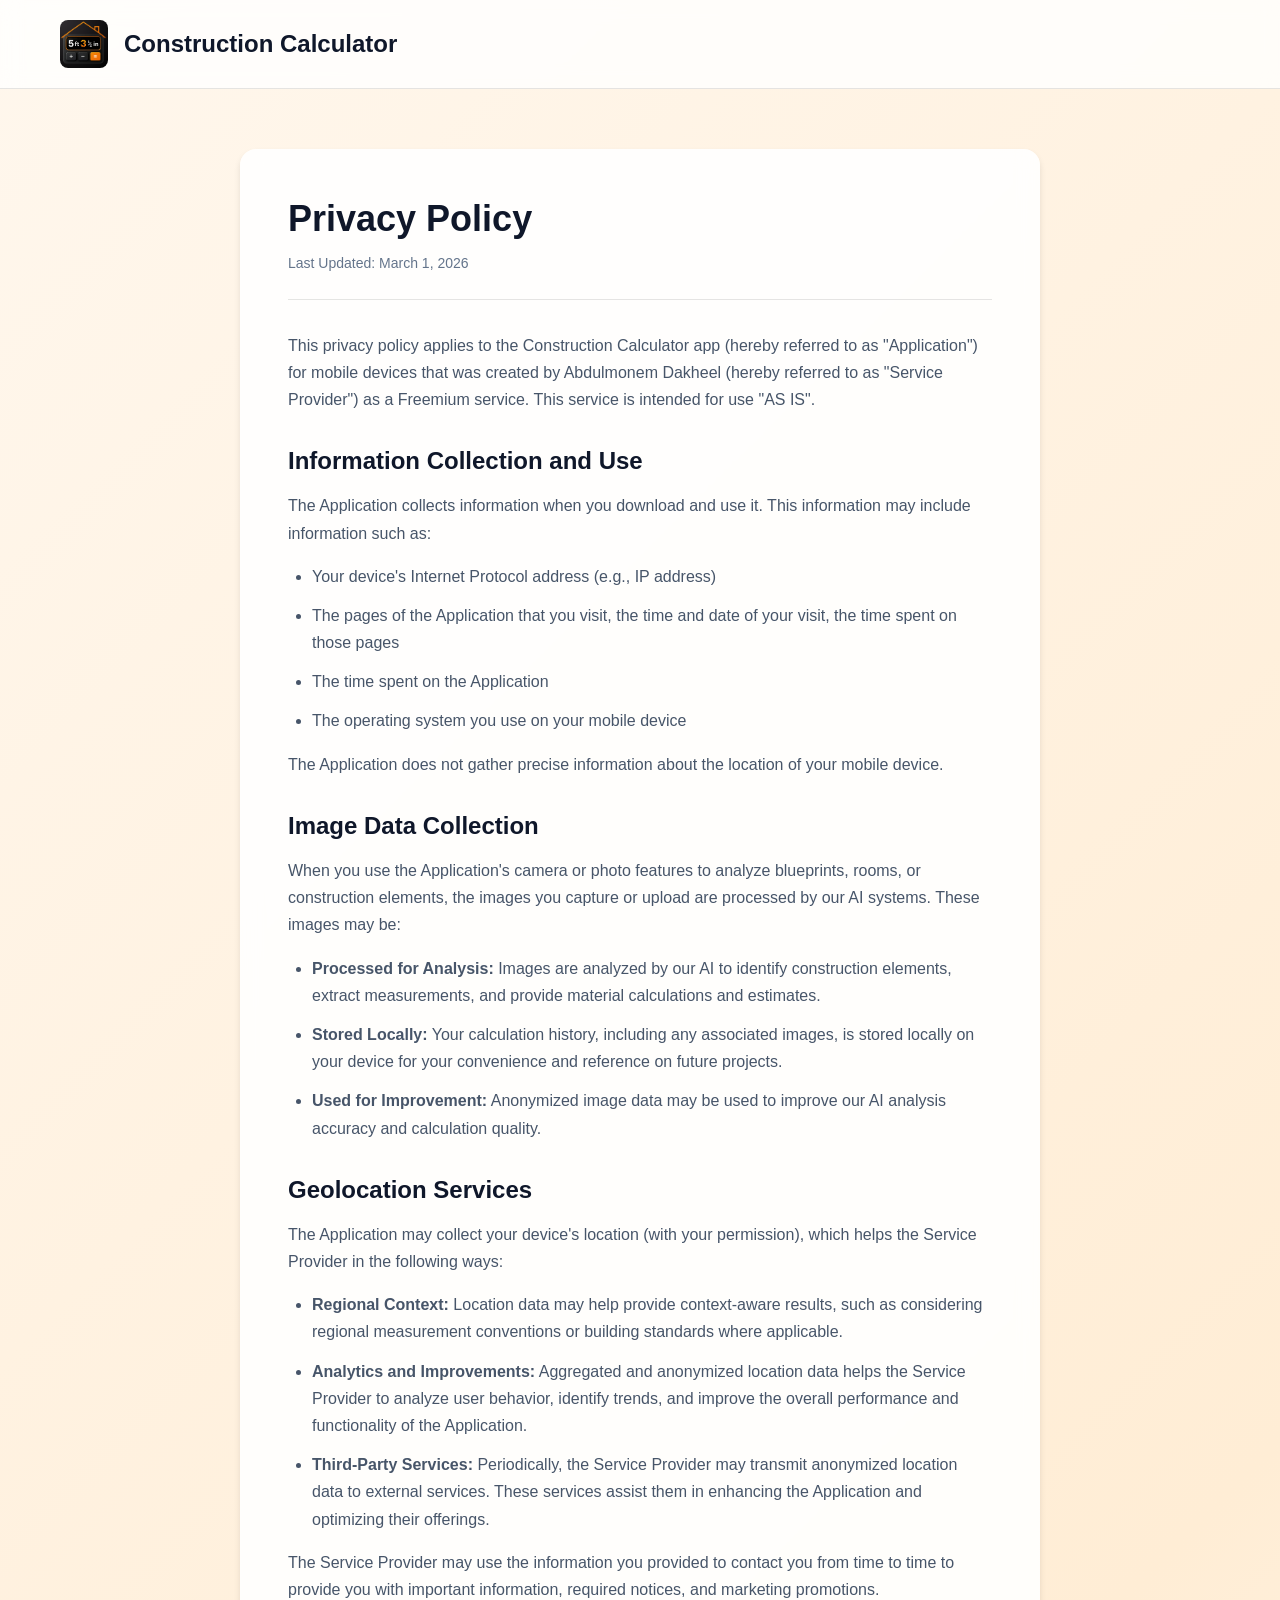
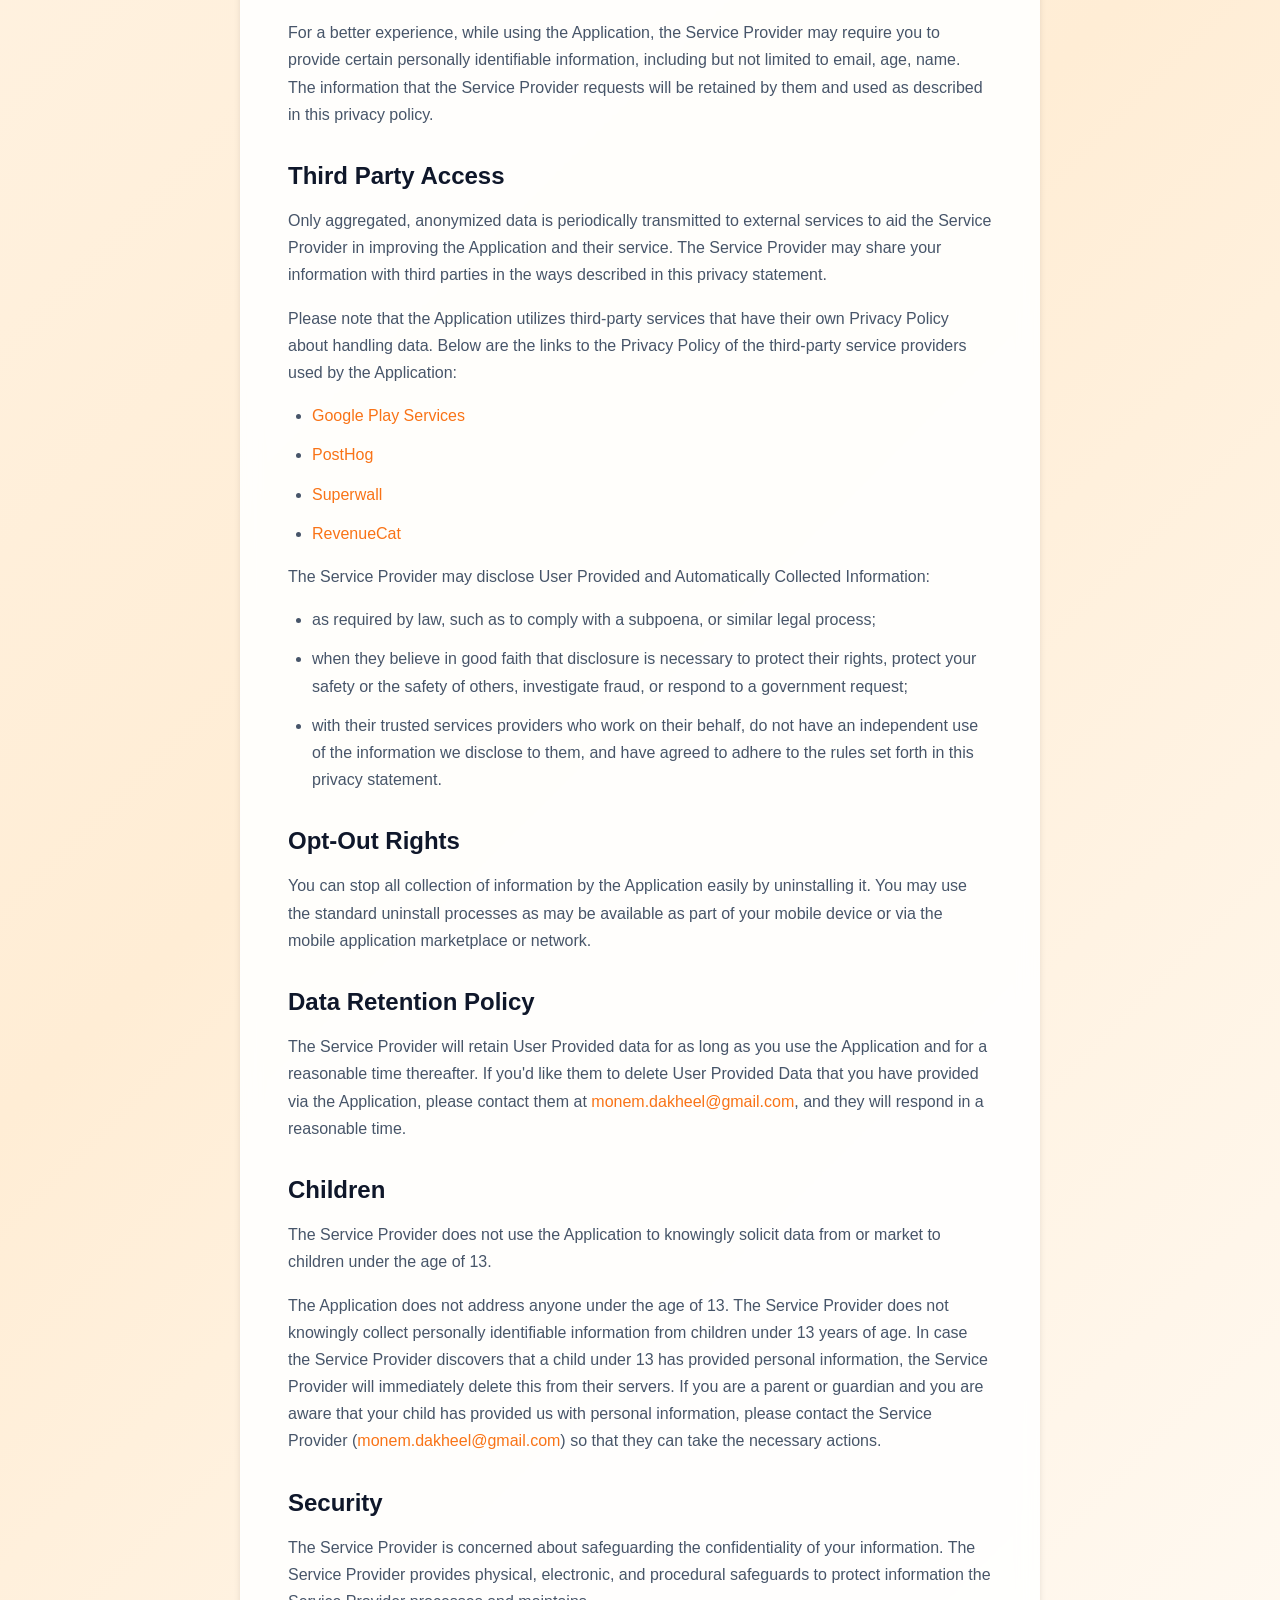
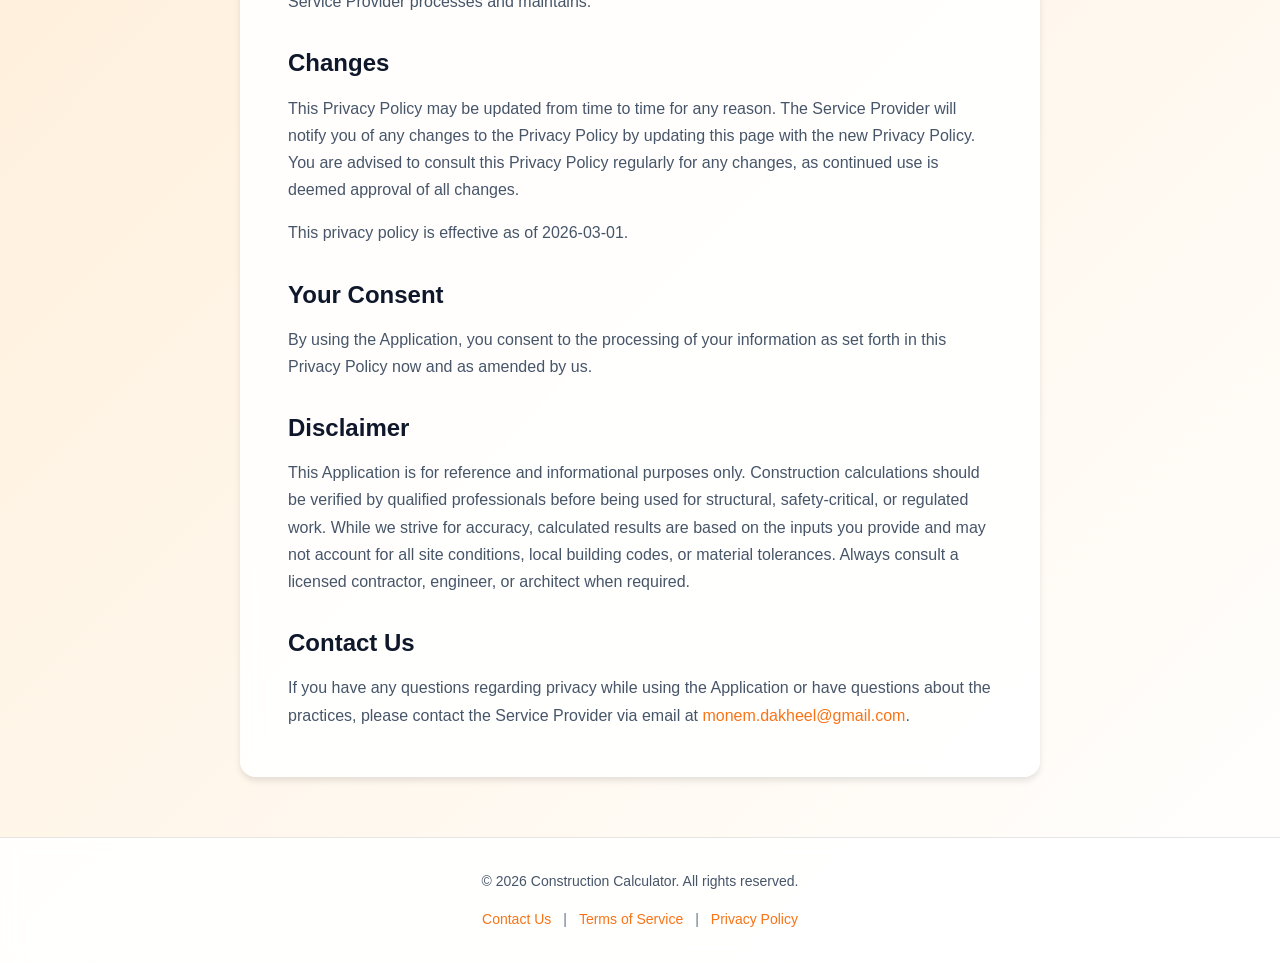
==== privacy.html @ 5d299b6c "Add landing page configuration, styles, and HTML structure - Created `config.js` for app configurati" ====
<!DOCTYPE html>
<html lang="en">
<head>
  <meta charset="UTF-8">
  <meta name="viewport" content="width=device-width, initial-scale=1.0">
  <meta name="description" content="Privacy Policy">
  <meta name="theme-color" content="#F97316">
  <title>Privacy Policy - Construction Calculator</title>
  <link rel="stylesheet" href="index.css">
</head>
<body>
  <header class="header">
    <div class="container">
      <div class="header-content">
        <a href="index.html" class="header-link">
          <img id="logo" src="" alt="App Logo" class="logo">
          <h1 id="app-name" class="app-name">Construction Calculator</h1>
        </a>
      </div>
    </div>
  </header>

  <main class="main">
    <div class="container">
      <article class="legal-content">
        <h1 class="legal-title">Privacy Policy</h1>
        <p class="legal-last-updated">Last Updated: <span id="last-updated">March 1, 2026</span></p>

        <section class="legal-section">
          <p class="legal-text">
            This privacy policy applies to the <span id="app-name-inline">Construction Calculator</span> app (hereby referred to as "Application") 
            for mobile devices that was created by Abdulmonem Dakheel (hereby referred to as "Service Provider") as a Freemium service. 
            This service is intended for use "AS IS".
          </p>
        </section>

        <section class="legal-section">
          <h2 class="legal-heading">Information Collection and Use</h2>
          <p class="legal-text">
            The Application collects information when you download and use it. This information may include information such as:
          </p>
          <ul class="legal-list">
            <li>Your device's Internet Protocol address (e.g., IP address)</li>
            <li>The pages of the Application that you visit, the time and date of your visit, the time spent on those pages</li>
            <li>The time spent on the Application</li>
            <li>The operating system you use on your mobile device</li>
          </ul>
          <p class="legal-text">
            The Application does not gather precise information about the location of your mobile device.
          </p>
        </section>

        <section class="legal-section">
          <h2 class="legal-heading">Image Data Collection</h2>
          <p class="legal-text">
            When you use the Application's camera or photo features to analyze blueprints, rooms, or construction elements, 
            the images you capture or upload are processed by our AI systems. These images may be:
          </p>
          <ul class="legal-list">
            <li><strong>Processed for Analysis:</strong> Images are analyzed by our AI to identify construction elements, extract 
              measurements, and provide material calculations and estimates.</li>
            <li><strong>Stored Locally:</strong> Your calculation history, including any associated images, is stored locally on your 
              device for your convenience and reference on future projects.</li>
            <li><strong>Used for Improvement:</strong> Anonymized image data may be used to improve our AI analysis accuracy and 
              calculation quality.</li>
          </ul>
        </section>

        <section class="legal-section">
          <h2 class="legal-heading">Geolocation Services</h2>
          <p class="legal-text">
            The Application may collect your device's location (with your permission), which helps the Service Provider in the 
            following ways:
          </p>
          <ul class="legal-list">
            <li><strong>Regional Context:</strong> Location data may help provide context-aware results, such as considering regional 
              measurement conventions or building standards where applicable.</li>
            <li><strong>Analytics and Improvements:</strong> Aggregated and anonymized location data helps the Service Provider to 
              analyze user behavior, identify trends, and improve the overall performance and functionality of the Application.</li>
            <li><strong>Third-Party Services:</strong> Periodically, the Service Provider may transmit anonymized location data to 
              external services. These services assist them in enhancing the Application and optimizing their offerings.</li>
          </ul>
          <p class="legal-text">
            The Service Provider may use the information you provided to contact you from time to time to provide you with important 
            information, required notices, and marketing promotions.
          </p>
          <p class="legal-text">
            For a better experience, while using the Application, the Service Provider may require you to provide certain personally 
            identifiable information, including but not limited to email, age, name. The information that the Service Provider requests 
            will be retained by them and used as described in this privacy policy.
          </p>
        </section>

        <section class="legal-section">
          <h2 class="legal-heading">Third Party Access</h2>
          <p class="legal-text">
            Only aggregated, anonymized data is periodically transmitted to external services to aid the Service Provider in improving 
            the Application and their service. The Service Provider may share your information with third parties in the ways described 
            in this privacy statement.
          </p>
          <p class="legal-text">
            Please note that the Application utilizes third-party services that have their own Privacy Policy about handling data. 
            Below are the links to the Privacy Policy of the third-party service providers used by the Application:
          </p>
          <ul class="legal-list">
            <li><a href="https://policies.google.com/privacy" target="_blank" rel="noopener noreferrer" class="legal-link">Google Play Services</a></li>
            <li><a href="https://posthog.com/privacy" target="_blank" rel="noopener noreferrer" class="legal-link">PostHog</a></li>
            <li><a href="https://superwall.com/legal/privacy-policy" target="_blank" rel="noopener noreferrer" class="legal-link">Superwall</a></li>
            <li><a href="https://www.revenuecat.com/privacy" target="_blank" rel="noopener noreferrer" class="legal-link">RevenueCat</a></li>
          </ul>
          <p class="legal-text">The Service Provider may disclose User Provided and Automatically Collected Information:</p>
          <ul class="legal-list">
            <li>as required by law, such as to comply with a subpoena, or similar legal process;</li>
            <li>when they believe in good faith that disclosure is necessary to protect their rights, protect your safety or the safety 
              of others, investigate fraud, or respond to a government request;</li>
            <li>with their trusted services providers who work on their behalf, do not have an independent use of the information we 
              disclose to them, and have agreed to adhere to the rules set forth in this privacy statement.</li>
          </ul>
        </section>

        <section class="legal-section">
          <h2 class="legal-heading">Opt-Out Rights</h2>
          <p class="legal-text">
            You can stop all collection of information by the Application easily by uninstalling it. You may use the standard 
            uninstall processes as may be available as part of your mobile device or via the mobile application marketplace or network.
          </p>
        </section>

        <section class="legal-section">
          <h2 class="legal-heading">Data Retention Policy</h2>
          <p class="legal-text">
            The Service Provider will retain User Provided data for as long as you use the Application and for a reasonable time thereafter. 
            If you'd like them to delete User Provided Data that you have provided via the Application, please contact them at 
            <a id="contact-email-link" href="mailto:monem.dakheel@gmail.com" class="legal-link">monem.dakheel@gmail.com</a>, 
            and they will respond in a reasonable time.
          </p>
        </section>

        <section class="legal-section">
          <h2 class="legal-heading">Children</h2>
          <p class="legal-text">
            The Service Provider does not use the Application to knowingly solicit data from or market to children under the age of 13.
          </p>
          <p class="legal-text">
            The Application does not address anyone under the age of 13. The Service Provider does not knowingly collect personally 
            identifiable information from children under 13 years of age. In case the Service Provider discovers that a child under 13 
            has provided personal information, the Service Provider will immediately delete this from their servers. If you are a parent 
            or guardian and you are aware that your child has provided us with personal information, please contact the Service Provider 
            (<a id="contact-email-link-2" href="mailto:monem.dakheel@gmail.com" class="legal-link">monem.dakheel@gmail.com</a>) 
            so that they can take the necessary actions.
          </p>
        </section>

        <section class="legal-section">
          <h2 class="legal-heading">Security</h2>
          <p class="legal-text">
            The Service Provider is concerned about safeguarding the confidentiality of your information. The Service Provider provides 
            physical, electronic, and procedural safeguards to protect information the Service Provider processes and maintains.
          </p>
        </section>

        <section class="legal-section">
          <h2 class="legal-heading">Changes</h2>
          <p class="legal-text">
            This Privacy Policy may be updated from time to time for any reason. The Service Provider will notify you of any changes 
            to the Privacy Policy by updating this page with the new Privacy Policy. You are advised to consult this Privacy Policy 
            regularly for any changes, as continued use is deemed approval of all changes.
          </p>
          <p class="legal-text">
            This privacy policy is effective as of 2026-03-01.
          </p>
        </section>

        <section class="legal-section">
          <h2 class="legal-heading">Your Consent</h2>
          <p class="legal-text">
            By using the Application, you consent to the processing of your information as set forth in this Privacy Policy now and 
            as amended by us.
          </p>
        </section>

        <section class="legal-section">
          <h2 class="legal-heading">Disclaimer</h2>
          <p class="legal-text">
            This Application is for reference and informational purposes only. Construction calculations should be verified by qualified 
            professionals before being used for structural, safety-critical, or regulated work. While we strive for accuracy, calculated 
            results are based on the inputs you provide and may not account for all site conditions, local building codes, or material 
            tolerances. Always consult a licensed contractor, engineer, or architect when required.
          </p>
        </section>

        <section class="legal-section">
          <h2 class="legal-heading">Contact Us</h2>
          <p class="legal-text">
            If you have any questions regarding privacy while using the Application or have questions about the practices, please contact 
            the Service Provider via email at <a id="contact-email-link-3" href="mailto:monem.dakheel@gmail.com" class="legal-link">monem.dakheel@gmail.com</a>.
          </p>
        </section>
      </article>
    </div>
  </main>

  <footer class="footer">
    <div class="container">
      <div class="footer-content">
        <p class="footer-text">&copy; 2026 <span id="footer-app-name">Construction Calculator</span>. All rights reserved.</p>
        <nav class="footer-links">
          <a id="contact-link" href="mailto:monem.dakheel@gmail.com" class="footer-link">Contact Us</a>
          <span class="footer-separator">|</span>
          <a id="terms-link" href="terms.html" class="footer-link">Terms of Service</a>
          <span class="footer-separator">|</span>
          <a id="privacy-link" href="privacy.html" class="footer-link">Privacy Policy</a>
        </nav>
      </div>
    </div>
  </footer>

  <script src="config.js"></script>
  <script src="index.js"></script>
</body>
</html>
---- index.css ----
/**
 * Landing Page Styles
 * 
 * Colors are set dynamically via CSS custom properties from config.js
 */

:root {
  /* These will be set dynamically by JavaScript from config.js */
  /* Default fallbacks match Construction Calculator orange theme (#F97316) */
  --color-primary: #F97316;
  --color-primary-dark: #EA580C;
  --color-primary-light: #FB923C;
  --color-background: #FFFFFF;
  --color-background-secondary: #FFF7ED;
  --color-text: #0F172A;
  --color-text-secondary: #475569;
  --color-text-tertiary: #64748B;
  --color-gradient-start: #FFF7ED;
  --color-gradient-middle: #FFEDD5;
  --color-gradient-end: #FFFFFF;
}

* {
  margin: 0;
  padding: 0;
  box-sizing: border-box;
}

body {
  font-family: -apple-system, BlinkMacSystemFont, 'Segoe UI', 'Roboto', 'Oxygen',
    'Ubuntu', 'Cantarell', 'Fira Sans', 'Droid Sans', 'Helvetica Neue',
    sans-serif;
  -webkit-font-smoothing: antialiased;
  -moz-osx-font-smoothing: grayscale;
  background: linear-gradient(
    135deg,
    var(--color-gradient-start) 0%,
    var(--color-gradient-middle) 50%,
    var(--color-gradient-end) 100%
  );
  color: var(--color-text);
  line-height: 1.6;
  min-height: 100vh;
  display: flex;
  flex-direction: column;
}

.container {
  max-width: 1200px;
  margin: 0 auto;
  padding: 0 20px;
  width: 100%;
}

/* Header Styles */
.header {
  background: rgba(255, 255, 255, 0.8);
  backdrop-filter: blur(10px);
  border-bottom: 1px solid rgba(0, 0, 0, 0.1);
  padding: 20px 0;
  position: sticky;
  top: 0;
  z-index: 100;
}

.header-content {
  display: flex;
  align-items: center;
  gap: 16px;
}

.logo {
  width: 48px;
  height: 48px;
  object-fit: contain;
  border-radius: 8px;
}

.app-name {
  font-size: 24px;
  font-weight: 700;
  color: var(--color-text);
  margin: 0;
}

/* Main Content */
.main {
  flex: 1;
  padding: 60px 0;
}

/* Hero Section */
.hero {
  text-align: center;
  padding: 40px 0;
}

.hero-title {
  font-size: 48px;
  font-weight: 700;
  color: var(--color-text);
  margin-bottom: 20px;
  line-height: 1.2;
}

.hero-description {
  font-size: 20px;
  color: var(--color-text-secondary);
  max-width: 600px;
  margin: 0 auto;
  line-height: 1.6;
}

/* Features Section */
.features {
  padding: 60px 0;
}

.features-grid {
  display: grid;
  grid-template-columns: repeat(auto-fit, minmax(280px, 1fr));
  gap: 32px;
  margin-top: 40px;
}

.feature-card {
  background: rgba(255, 255, 255, 0.9);
  backdrop-filter: blur(10px);
  border-radius: 16px;
  padding: 32px;
  text-align: center;
  box-shadow: 0 4px 6px rgba(0, 0, 0, 0.1);
  transition: transform 0.3s ease, box-shadow 0.3s ease;
}

.feature-card:hover {
  transform: translateY(-4px);
  box-shadow: 0 8px 12px rgba(0, 0, 0, 0.15);
}

.feature-icon {
  font-size: 48px;
  margin-bottom: 16px;
}

.feature-title {
  font-size: 22px;
  font-weight: 600;
  color: var(--color-text);
  margin-bottom: 12px;
}

.feature-description {
  font-size: 16px;
  color: var(--color-text-secondary);
  line-height: 1.5;
}

/* Footer Styles */
.footer {
  background: rgba(255, 255, 255, 0.9);
  backdrop-filter: blur(10px);
  border-top: 1px solid rgba(0, 0, 0, 0.1);
  padding: 32px 0;
  margin-top: auto;
}

.footer-content {
  display: flex;
  flex-direction: column;
  align-items: center;
  gap: 16px;
  text-align: center;
}

.footer-text {
  font-size: 14px;
  color: var(--color-text-secondary);
}

.footer-links {
  display: flex;
  align-items: center;
  gap: 12px;
  flex-wrap: wrap;
  justify-content: center;
}

.footer-link {
  color: var(--color-primary);
  text-decoration: none;
  font-size: 14px;
  font-weight: 500;
  transition: color 0.2s ease;
}

.footer-link:hover {
  color: var(--color-primary-dark);
  text-decoration: underline;
}

.footer-separator {
  color: var(--color-text-tertiary);
  font-size: 14px;
}

/* Legal Pages Styles */
.header-link {
  display: flex;
  align-items: center;
  gap: 16px;
  text-decoration: none;
  color: inherit;
}

.header-link:hover {
  opacity: 0.8;
}

.legal-content {
  background: rgba(255, 255, 255, 0.9);
  backdrop-filter: blur(10px);
  border-radius: 16px;
  padding: 48px;
  max-width: 800px;
  margin: 0 auto;
  box-shadow: 0 4px 6px rgba(0, 0, 0, 0.1);
}

.legal-title {
  font-size: 36px;
  font-weight: 700;
  color: var(--color-text);
  margin-bottom: 12px;
  line-height: 1.2;
}

.legal-last-updated {
  font-size: 14px;
  color: var(--color-text-tertiary);
  margin-bottom: 32px;
  padding-bottom: 24px;
  border-bottom: 1px solid rgba(0, 0, 0, 0.1);
}

.legal-section {
  margin-bottom: 32px;
}

.legal-section:last-child {
  margin-bottom: 0;
}

.legal-heading {
  font-size: 24px;
  font-weight: 600;
  color: var(--color-text);
  margin-bottom: 16px;
  line-height: 1.3;
}

.legal-text {
  font-size: 16px;
  color: var(--color-text-secondary);
  line-height: 1.7;
  margin-bottom: 16px;
}

.legal-text:last-child {
  margin-bottom: 0;
}

.legal-list {
  margin-left: 24px;
  margin-bottom: 16px;
  color: var(--color-text-secondary);
}

.legal-list li {
  font-size: 16px;
  line-height: 1.7;
  margin-bottom: 12px;
}

.legal-list li:last-child {
  margin-bottom: 0;
}

.legal-link {
  color: var(--color-primary);
  text-decoration: none;
  font-weight: 500;
  transition: color 0.2s ease;
}

.legal-link:hover {
  color: var(--color-primary-dark);
  text-decoration: underline;
}

/* Responsive Design */
@media (max-width: 768px) {
  .hero-title {
    font-size: 36px;
  }

  .hero-description {
    font-size: 18px;
    padding: 0 20px;
  }

  .features-grid {
    grid-template-columns: 1fr;
    gap: 24px;
  }

  .feature-card {
    padding: 24px;
  }

  .app-name {
    font-size: 20px;
  }

  .logo {
    width: 40px;
    height: 40px;
  }

  .footer-links {
    flex-direction: column;
    gap: 8px;
  }

  .footer-separator {
    display: none;
  }
}

@media (max-width: 480px) {
  .hero-title {
    font-size: 28px;
  }

  .hero-description {
    font-size: 16px;
  }

  .container {
    padding: 0 16px;
  }

  .legal-content {
    padding: 32px 24px;
  }

  .legal-title {
    font-size: 28px;
  }

  .legal-heading {
    font-size: 20px;
  }

  .legal-text,
  .legal-list li {
    font-size: 15px;
  }
}
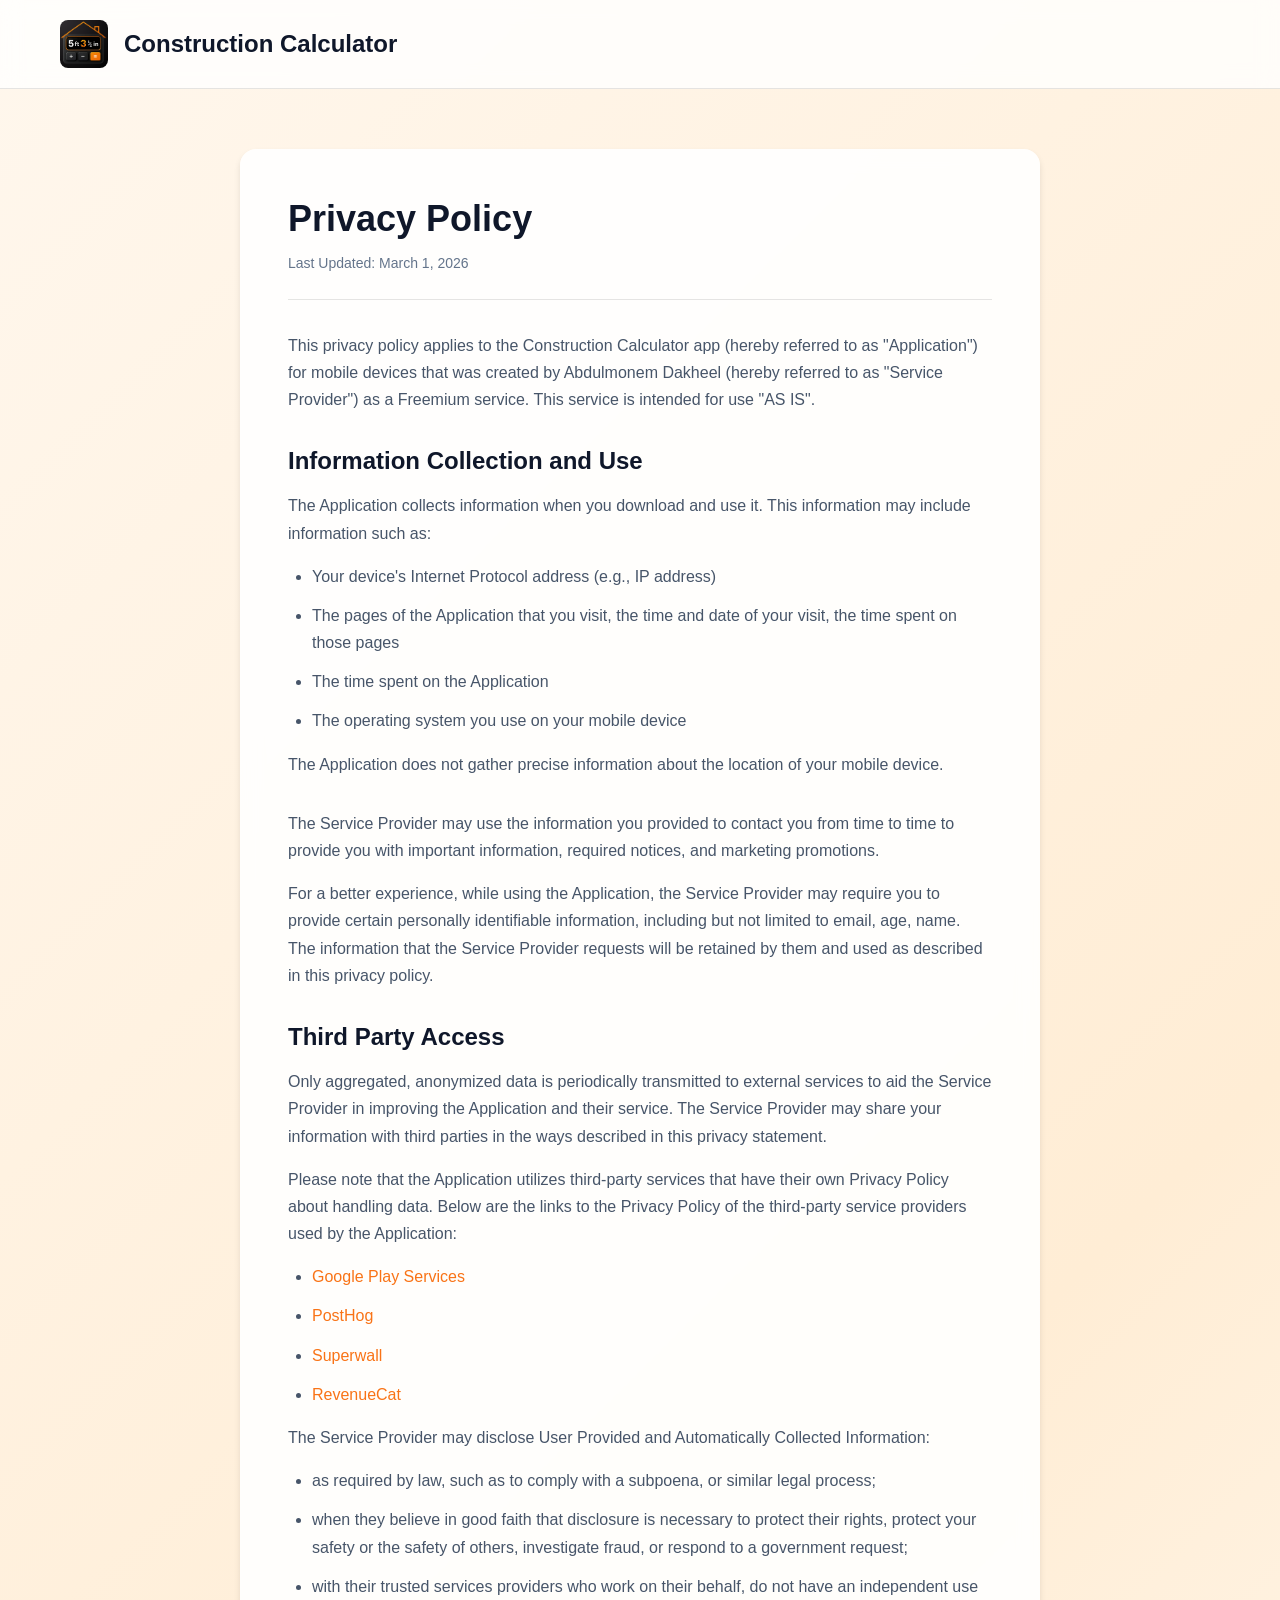
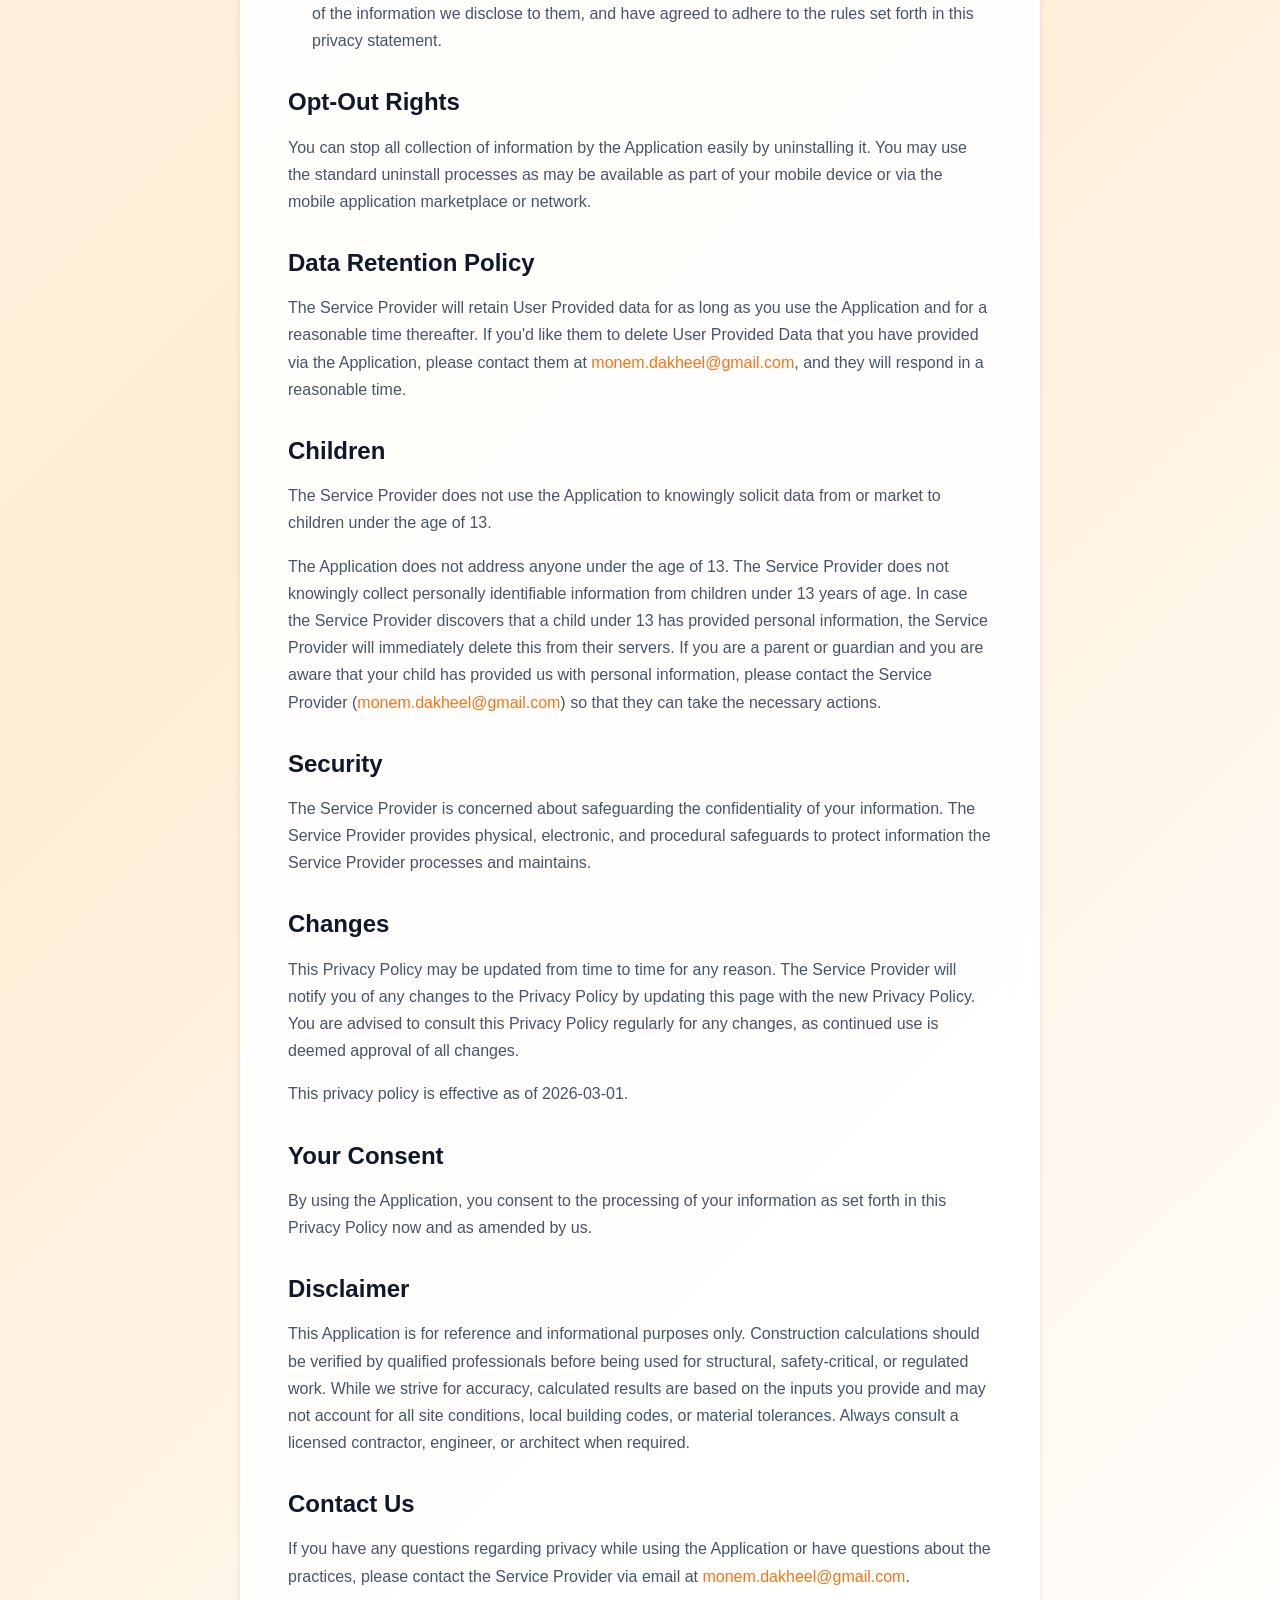
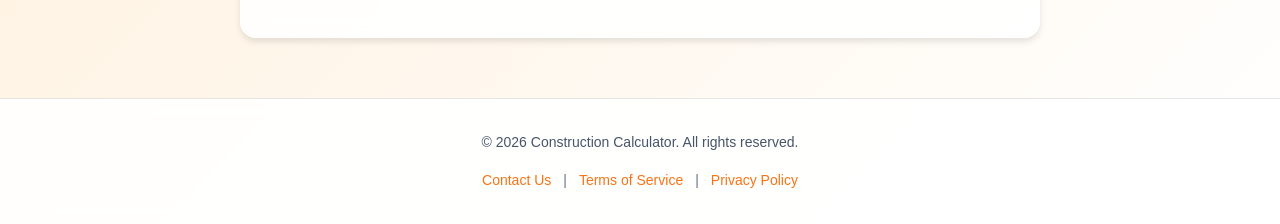
==== commit fb7135f6: "Remove outdated sections on image data collection and geolocation services from privacy policy" ====
--- a/privacy.html
+++ b/privacy.html
@@ -51,35 +51,6 @@
         </section>
 
         <section class="legal-section">
-          <h2 class="legal-heading">Image Data Collection</h2>
-          <p class="legal-text">
-            When you use the Application's camera or photo features to analyze blueprints, rooms, or construction elements, 
-            the images you capture or upload are processed by our AI systems. These images may be:
-          </p>
-          <ul class="legal-list">
-            <li><strong>Processed for Analysis:</strong> Images are analyzed by our AI to identify construction elements, extract 
-              measurements, and provide material calculations and estimates.</li>
-            <li><strong>Stored Locally:</strong> Your calculation history, including any associated images, is stored locally on your 
-              device for your convenience and reference on future projects.</li>
-            <li><strong>Used for Improvement:</strong> Anonymized image data may be used to improve our AI analysis accuracy and 
-              calculation quality.</li>
-          </ul>
-        </section>
-
-        <section class="legal-section">
-          <h2 class="legal-heading">Geolocation Services</h2>
-          <p class="legal-text">
-            The Application may collect your device's location (with your permission), which helps the Service Provider in the 
-            following ways:
-          </p>
-          <ul class="legal-list">
-            <li><strong>Regional Context:</strong> Location data may help provide context-aware results, such as considering regional 
-              measurement conventions or building standards where applicable.</li>
-            <li><strong>Analytics and Improvements:</strong> Aggregated and anonymized location data helps the Service Provider to 
-              analyze user behavior, identify trends, and improve the overall performance and functionality of the Application.</li>
-            <li><strong>Third-Party Services:</strong> Periodically, the Service Provider may transmit anonymized location data to 
-              external services. These services assist them in enhancing the Application and optimizing their offerings.</li>
-          </ul>
           <p class="legal-text">
             The Service Provider may use the information you provided to contact you from time to time to provide you with important 
             information, required notices, and marketing promotions.
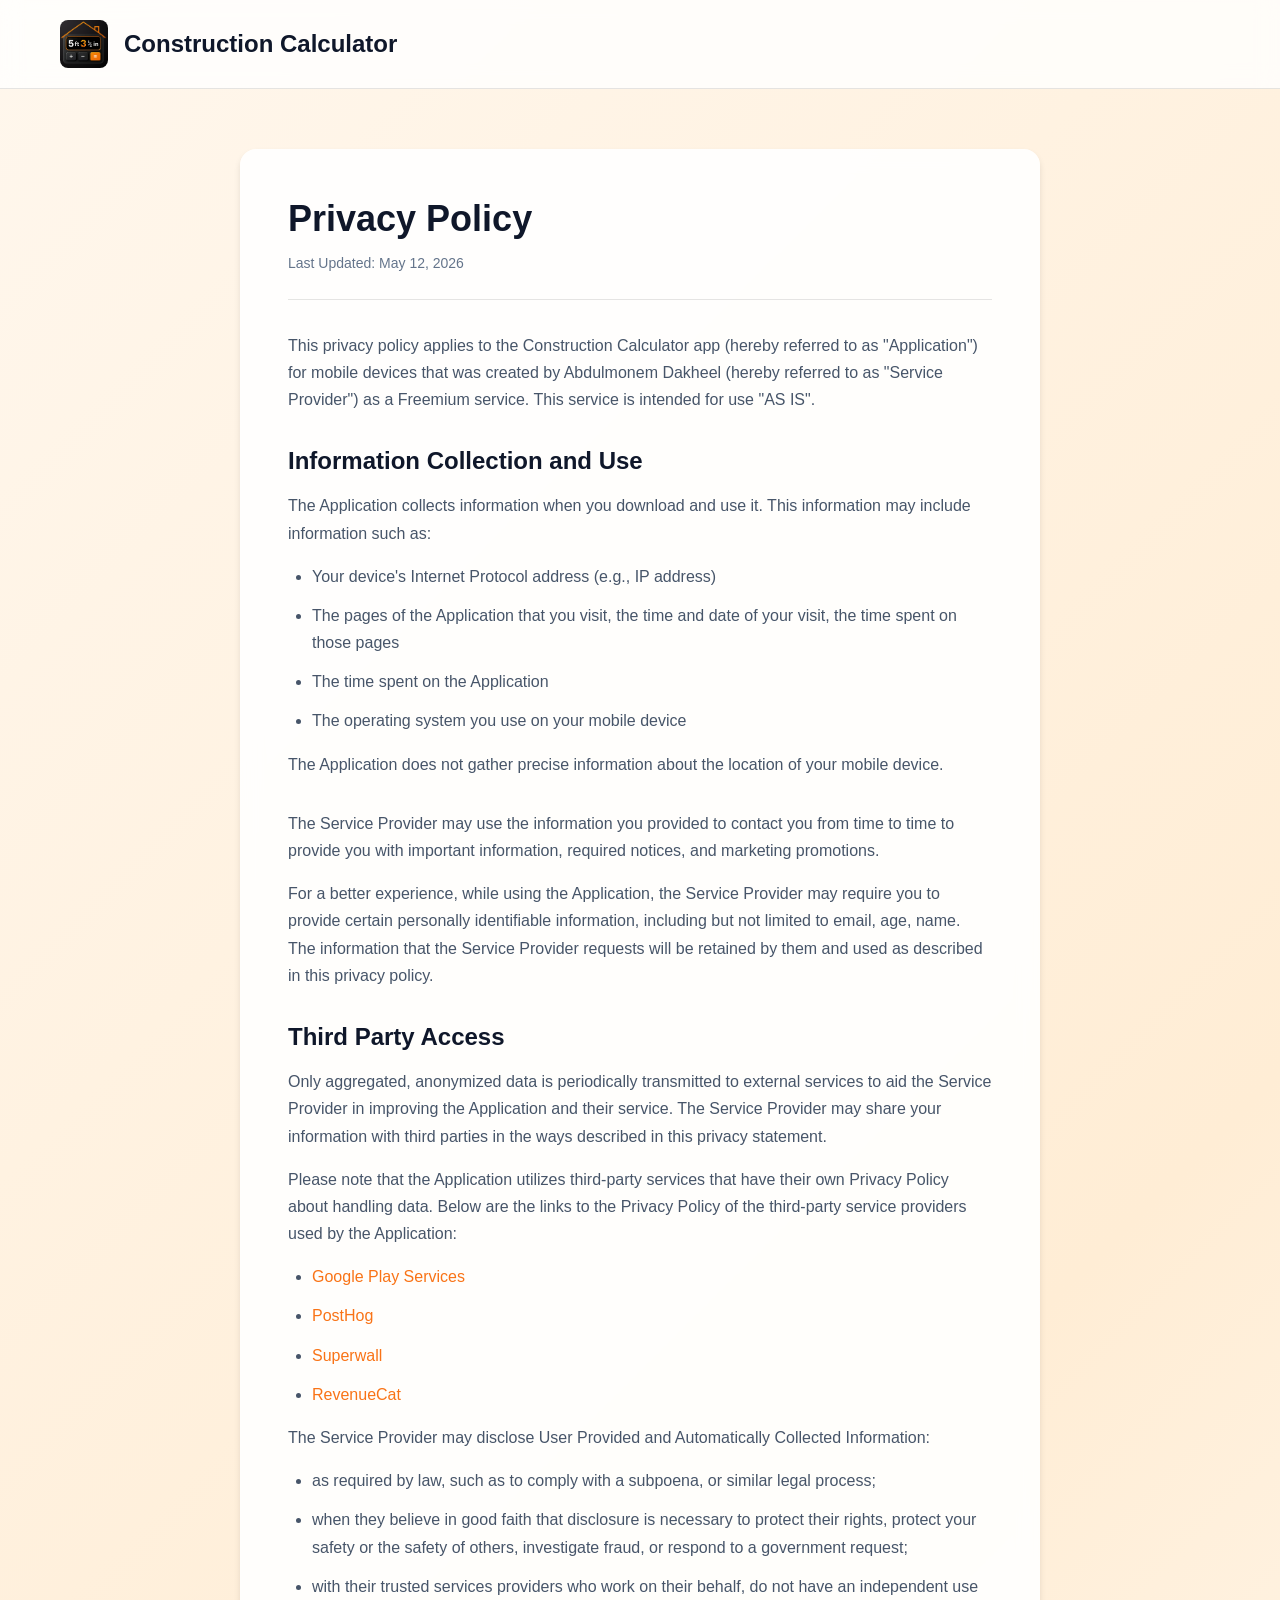
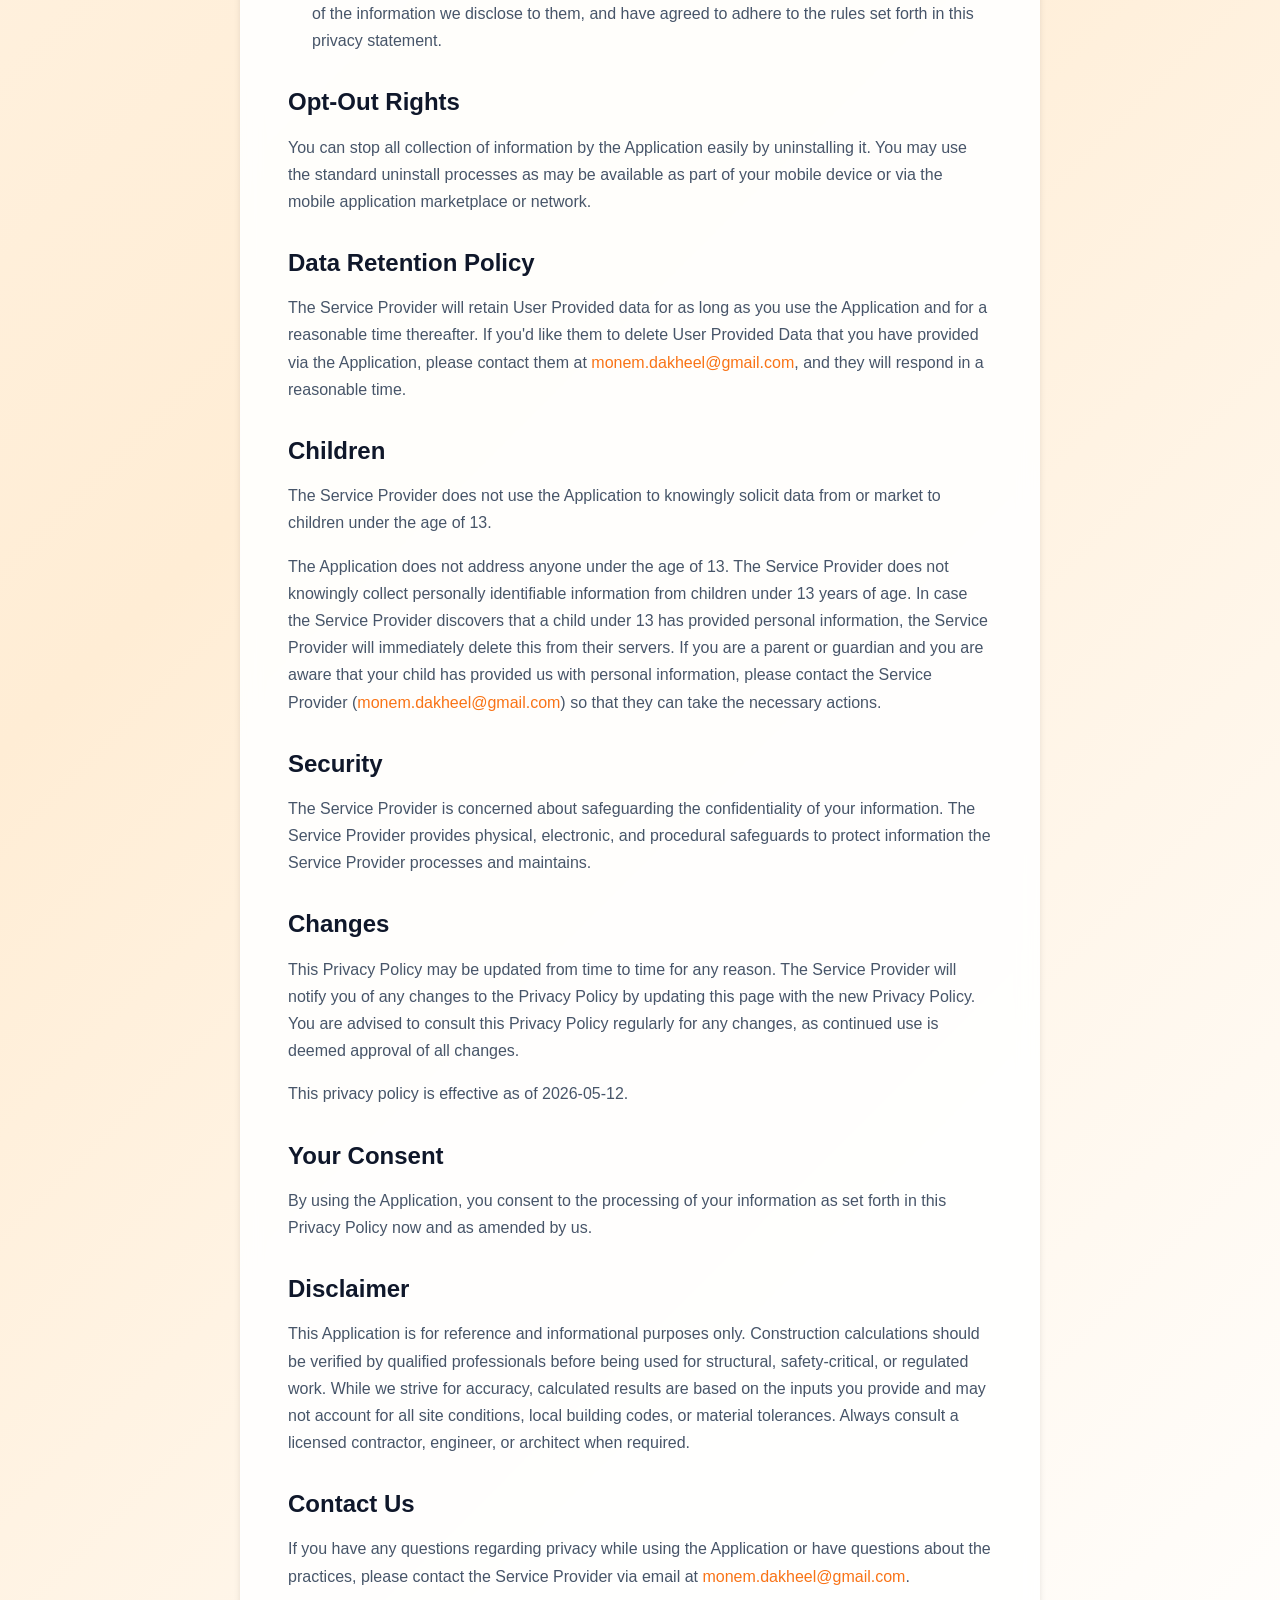
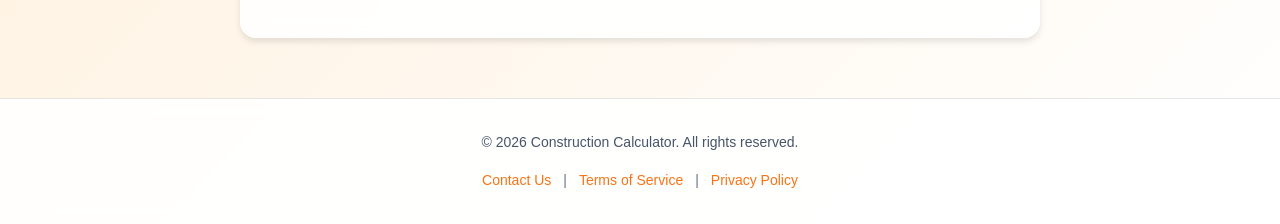
==== commit ddf908f7: "Update last updated dates in privacy and terms documents to May 12, 2026" ====
--- a/privacy.html
+++ b/privacy.html
@@ -24,7 +24,7 @@
     <div class="container">
       <article class="legal-content">
         <h1 class="legal-title">Privacy Policy</h1>
-        <p class="legal-last-updated">Last Updated: <span id="last-updated">March 1, 2026</span></p>
+        <p class="legal-last-updated">Last Updated: <span id="last-updated">May 12, 2026</span></p>
 
         <section class="legal-section">
           <p class="legal-text">
@@ -138,7 +138,7 @@
             regularly for any changes, as continued use is deemed approval of all changes.
           </p>
           <p class="legal-text">
-            This privacy policy is effective as of 2026-03-01.
+            This privacy policy is effective as of 2026-05-12.
           </p>
         </section>
 
